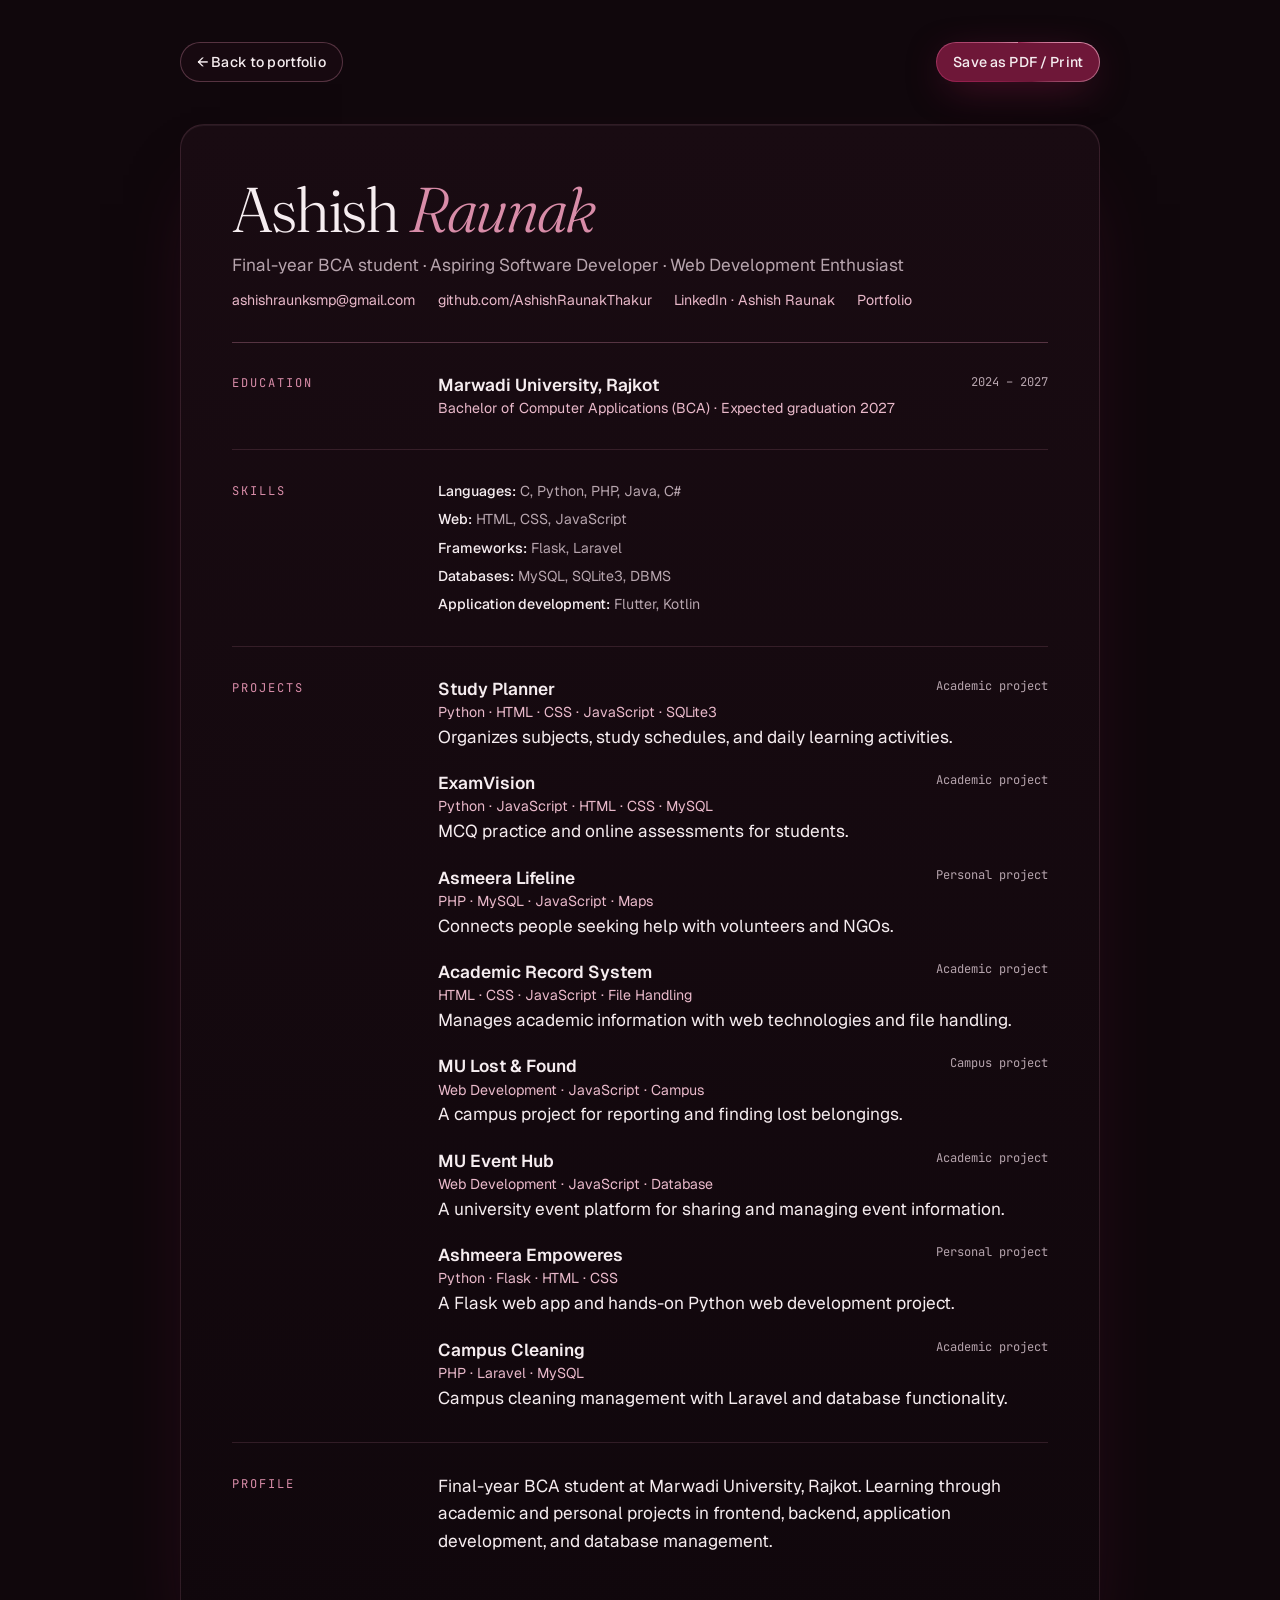
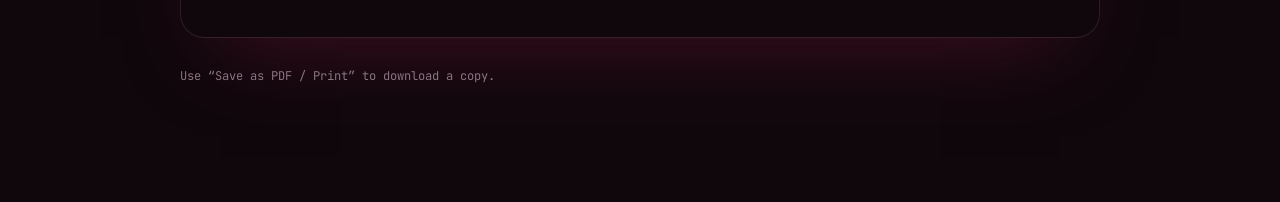
==== site/resume.html @ c32e5ccf "Publish portfolio" ====
<!doctype html>
<html lang="en">
<head>
  <meta charset="utf-8">
  <meta name="viewport" content="width=device-width, initial-scale=1">
  <title>Resume — Ashish Raunak</title>
  <meta name="description" content="Resume of Ashish Raunak, BCA student at Marwadi University.">
  <meta name="theme-color" content="#10070C">
  <link rel="icon" href="favicon.svg" type="image/svg+xml">
  <link rel="preconnect" href="https://fonts.googleapis.com">
  <link rel="preconnect" href="https://fonts.gstatic.com" crossorigin>
  <link rel="stylesheet" href="https://fonts.googleapis.com/css2?family=Fraunces:ital,opsz,wght@0,9..144,300..600;1,9..144,300..600&family=Geist:wght@300..700&family=JetBrains+Mono:wght@400;500&display=swap">
  <link rel="stylesheet" href="assets/css/tokens.css">
  <link rel="stylesheet" href="assets/css/base.css">
  <style>
    @layer sections {
      body { padding-block: var(--space-xl) var(--space-3xl); }
      body::after { display: none; }
      .bar { display:flex; flex-wrap:wrap; gap:var(--space-s); justify-content:space-between; align-items:center; margin-bottom:var(--space-xl); }
      .sheet { padding:clamp(1.25rem,4vw,3.5rem); border:1px solid var(--line); border-radius:var(--radius-l); background:linear-gradient(180deg,var(--ink-900),var(--ink-950)); box-shadow:var(--shadow-2); }
      .r-head { display:grid; gap:.6rem; padding-bottom:var(--space-l); border-bottom:1px solid var(--line-strong); }
      .r-head h1 { font-family:var(--font-display); font-size:var(--step-4); font-weight:300; letter-spacing:-.035em; }
      .r-head h1 em { color:var(--rose-300); }
      .r-head .role { color:var(--text-muted); }
      .r-links { display:flex; flex-wrap:wrap; gap:.4rem 1.4rem; list-style:none; padding:0; font-size:var(--step--1); }
      .r-links a { color:var(--rose-200); }
      .r-sec { display:grid; grid-template-columns:11rem 1fr; gap:var(--space-l); padding-block:var(--space-l); border-bottom:1px solid var(--line); }
      .r-sec:last-child { border-bottom:0; }
      .r-sec > h2 { font-family:var(--font-mono); font-size:var(--step--2); letter-spacing:.16em; text-transform:uppercase; color:var(--accent); padding-top:.3rem; }
      .r-item + .r-item { margin-top:var(--space-m); }
      .r-item__top { display:flex; flex-wrap:wrap; justify-content:space-between; gap:.2rem 1rem; }
      .r-item h3 { font-size:var(--step-0); font-weight:600; line-height:1.4; }
      .r-item .meta { font-family:var(--font-mono); font-size:var(--step--2); color:var(--text-muted); }
      .r-item .sub { color:var(--rose-200); font-size:var(--step--1); }
      .r-skills { display:grid; gap:.35rem; font-size:var(--step--1); color:var(--text-muted); }
      .r-skills b { color:var(--ivory); font-weight:500; }
      .r-note { margin-top:var(--space-l); font-size:var(--step--2); color:var(--faint); font-family:var(--font-mono); }
      @media(max-width:680px) { .r-sec { grid-template-columns:1fr; gap:.6rem; } }
      @media print {
        @page { margin:14mm; }
        body { background:#fff; color:#111; padding:0; font-size:10.5pt; }
        .bar,.r-note { display:none; }
        .sheet { border:0; padding:0; box-shadow:none; background:none; }
        .r-sec { break-inside:avoid; padding-block:.6rem; }
        a { color:inherit !important; }
      }
    }
  </style>
</head>
<body>
  <main class="container" style="max-width:920px">
    <div class="bar"><a class="btn btn--ghost btn--small" href="./">← Back to portfolio</a><button class="btn btn--primary btn--small" type="button" onclick="window.print()">Save as PDF / Print</button></div>
    <article class="sheet">
      <header class="r-head">
        <h1>Ashish <em>Raunak</em></h1>
        <p class="role">Final-year BCA student · Aspiring Software Developer · Web Development Enthusiast</p>
        <ul class="r-links">
          <li><a href="mailto:ashishraunksmp@gmail.com">ashishraunksmp@gmail.com</a></li>
          <li><a href="https://github.com/AshishRaunakThakur">github.com/AshishRaunakThakur</a></li>
          <li><a href="https://www.linkedin.com/in/ashish-raunak-6b670734b/">LinkedIn · Ashish Raunak</a></li>
          <li><a href="https://ashishraunak.vercel.app">Portfolio</a></li>
        </ul>
      </header>
      <section class="r-sec"><h2>Education</h2><div class="r-item"><div class="r-item__top"><h3>Marwadi University, Rajkot</h3><span class="meta">2024 – 2027</span></div><p class="sub">Bachelor of Computer Applications (BCA) · Expected graduation 2027</p></div></section>
      <section class="r-sec"><h2>Skills</h2><div class="r-skills"><p><b>Languages:</b> C, Python, PHP, Java, C#</p><p><b>Web:</b> HTML, CSS, JavaScript</p><p><b>Frameworks:</b> Flask, Laravel</p><p><b>Databases:</b> MySQL, SQLite3, DBMS</p><p><b>Application development:</b> Flutter, Kotlin</p></div></section>
      <section class="r-sec"><h2>Projects</h2><div>
        <div class="r-item"><div class="r-item__top"><h3>Study Planner</h3><span class="meta">Academic project</span></div><p class="sub">Python · HTML · CSS · JavaScript · SQLite3</p><p>Organizes subjects, study schedules, and daily learning activities.</p></div>
        <div class="r-item"><div class="r-item__top"><h3>ExamVision</h3><span class="meta">Academic project</span></div><p class="sub">Python · JavaScript · HTML · CSS · MySQL</p><p>MCQ practice and online assessments for students.</p></div>
        <div class="r-item"><div class="r-item__top"><h3>Asmeera Lifeline</h3><span class="meta">Personal project</span></div><p class="sub">PHP · MySQL · JavaScript · Maps</p><p>Connects people seeking help with volunteers and NGOs.</p></div>
        <div class="r-item"><div class="r-item__top"><h3>Academic Record System</h3><span class="meta">Academic project</span></div><p class="sub">HTML · CSS · JavaScript · File Handling</p><p>Manages academic information with web technologies and file handling.</p></div>
        <div class="r-item"><div class="r-item__top"><h3>MU Lost &amp; Found</h3><span class="meta">Campus project</span></div><p class="sub">Web Development · JavaScript · Campus</p><p>A campus project for reporting and finding lost belongings.</p></div>
        <div class="r-item"><div class="r-item__top"><h3>MU Event Hub</h3><span class="meta">Academic project</span></div><p class="sub">Web Development · JavaScript · Database</p><p>A university event platform for sharing and managing event information.</p></div>
        <div class="r-item"><div class="r-item__top"><h3>Ashmeera Empoweres</h3><span class="meta">Personal project</span></div><p class="sub">Python · Flask · HTML · CSS</p><p>A Flask web app and hands-on Python web development project.</p></div>
        <div class="r-item"><div class="r-item__top"><h3>Campus Cleaning</h3><span class="meta">Academic project</span></div><p class="sub">PHP · Laravel · MySQL</p><p>Campus cleaning management with Laravel and database functionality.</p></div>
      </div></section>
      <section class="r-sec"><h2>Profile</h2><div><p>Final-year BCA student at Marwadi University, Rajkot. Learning through academic and personal projects in frontend, backend, application development, and database management.</p></div></section>
    </article>
    <p class="r-note">Use “Save as PDF / Print” to download a copy.</p>
  </main>
</body>
</html>
---- site/assets/css/tokens.css ----
/* ==========================================================================
   Design tokens — "Burgundy After Dark"
   ========================================================================== */

@property --angle {
  syntax: "<angle>";
  inherits: false;
  initial-value: 0deg;
}

:root {
  color-scheme: dark;

  /* Palette */
  --ink-950: #10070c;
  --ink-900: #190b12;
  --ink-850: #1f0d17;
  --ink-800: #27101c;
  --wine-700: #6e1738;
  --wine-600: #941f4d;
  --rose-300: #d88ca8;
  --rose-200: #e9b9ca;
  --ivory: #f6edf0;
  --muted: #b7a5ae;
  --faint: #8a7480;
  --line: rgba(216, 140, 168, 0.16);
  --line-strong: rgba(216, 140, 168, 0.32);
  --brass: #c9a27a;

  /* Semantic */
  --bg: var(--ink-950);
  --bg-2: var(--ink-900);
  --surface: var(--ink-800);
  --text: var(--ivory);
  --text-muted: var(--muted);
  --accent: var(--rose-300);
  --accent-strong: var(--wine-600);
  --focus: var(--rose-200);

  /* Heatmap scale (near-black → wine → rose) */
  --heat-0: #1c0c15;
  --heat-1: #45122a;
  --heat-2: #6e1738;
  --heat-3: #a12556;
  --heat-4: #e09ab4;

  /* Typography */
  --font-display: "Fraunces", "Iowan Old Style", "Palatino Linotype", Georgia, serif;
  --font-sans: "Geist", "Inter", ui-sans-serif, system-ui, -apple-system, "Segoe UI", sans-serif;
  --font-mono: "JetBrains Mono", ui-monospace, "SF Mono", Menlo, Consolas, monospace;

  --step--2: clamp(0.69rem, 0.66rem + 0.12vw, 0.76rem);
  --step--1: clamp(0.8rem, 0.77rem + 0.16vw, 0.89rem);
  --step-0: clamp(0.97rem, 0.93rem + 0.2vw, 1.08rem);
  --step-1: clamp(1.15rem, 1.08rem + 0.36vw, 1.38rem);
  --step-2: clamp(1.4rem, 1.26rem + 0.7vw, 1.85rem);
  --step-3: clamp(1.8rem, 1.5rem + 1.5vw, 2.8rem);
  --step-4: clamp(2.3rem, 1.75rem + 2.75vw, 4.2rem);
  --step-5: clamp(3rem, 1.9rem + 5.4vw, 7.4rem);

  /* Spacing */
  --space-2xs: clamp(0.25rem, 0.23rem + 0.1vw, 0.31rem);
  --space-xs: clamp(0.5rem, 0.46rem + 0.2vw, 0.63rem);
  --space-s: clamp(0.75rem, 0.7rem + 0.3vw, 0.94rem);
  --space-m: clamp(1rem, 0.92rem + 0.4vw, 1.25rem);
  --space-l: clamp(1.5rem, 1.38rem + 0.6vw, 1.88rem);
  --space-xl: clamp(2rem, 1.8rem + 1vw, 2.75rem);
  --space-2xl: clamp(3rem, 2.6rem + 2vw, 4.5rem);
  --space-3xl: clamp(4.5rem, 3.6rem + 4.5vw, 8rem);

  --gutter: clamp(1rem, 0.5rem + 2.5vw, 2.5rem);
  --max: 1240px;
  --measure: 62ch;

  /* Shape & depth */
  --radius-s: 6px;
  --radius-m: 14px;
  --radius-l: 24px;
  --shadow-1: 0 1px 0 rgba(246, 237, 240, 0.04) inset, 0 18px 40px -24px rgba(0, 0, 0, 0.8);
  --shadow-2: 0 1px 0 rgba(246, 237, 240, 0.06) inset, 0 40px 80px -40px rgba(110, 23, 56, 0.55);

  /* Motion */
  --ease-out: cubic-bezier(0.16, 1, 0.3, 1);
  --ease-in-out: cubic-bezier(0.65, 0, 0.35, 1);
  --ease-spring: cubic-bezier(0.34, 1.56, 0.64, 1);
  --dur-1: 160ms;
  --dur-2: 320ms;
  --dur-3: 700ms;
  --dur-4: 1100ms;

  --nav-h: 68px;
}

@media (prefers-reduced-motion: reduce) {
  :root {
    --dur-1: 0ms;
    --dur-2: 0ms;
    --dur-3: 0ms;
    --dur-4: 0ms;
  }
}
---- site/assets/css/base.css ----
/* ==========================================================================
   Base — reset, typography, shared primitives, motion utilities
   ========================================================================== */

@layer reset, base, components, sections, utilities;

@layer reset {
  *, *::before, *::after { box-sizing: border-box; }
  * { margin: 0; }
  html { -webkit-text-size-adjust: 100%; text-size-adjust: 100%; }
  img, svg, video { display: block; max-width: 100%; }
  input, button, textarea, select { font: inherit; color: inherit; }
  button { background: none; border: 0; padding: 0; cursor: pointer; }
  ul[role="list"], ol[role="list"] { list-style: none; padding: 0; }
  p, h1, h2, h3, h4, li { overflow-wrap: break-word; }
}

@layer base {
  html {
    scroll-behavior: smooth;
    scroll-padding-top: calc(var(--nav-h) + 1.5rem);
    background: var(--bg);
  }
  @media (prefers-reduced-motion: reduce) { html { scroll-behavior: auto; } }

  body {
    min-height: 100vh;
    background: var(--bg);
    color: var(--text);
    font-family: var(--font-sans);
    font-size: var(--step-0);
    line-height: 1.6;
    font-feature-settings: "ss01", "cv11";
    -webkit-font-smoothing: antialiased;
    -moz-osx-font-smoothing: grayscale;
    text-rendering: optimizeLegibility;
    overflow-x: clip;
  }

  /* Film grain over the whole page — one fixed layer, no per-element cost */
  body::after {
    content: "";
    position: fixed;
    inset: 0;
    z-index: 100;
    pointer-events: none;
    opacity: 0.06;
    mix-blend-mode: overlay;
    background-image: url("data:image/svg+xml,%3Csvg xmlns='http://www.w3.org/2000/svg' width='180' height='180'%3E%3Cfilter id='n'%3E%3CfeTurbulence type='fractalNoise' baseFrequency='.85' numOctaves='3' stitchTiles='stitch'/%3E%3CfeColorMatrix values='0 0 0 0 1 0 0 0 0 1 0 0 0 0 1 0 0 0 1 0'/%3E%3C/filter%3E%3Crect width='100%25' height='100%25' filter='url(%23n)'/%3E%3C/svg%3E");
  }

  ::selection { background: var(--wine-600); color: var(--ivory); }

  h1, h2, h3 { font-weight: 400; line-height: 1.05; text-wrap: balance; }
  p { text-wrap: pretty; }

  a { color: inherit; text-decoration: none; }

  :focus-visible {
    outline: 2px solid var(--focus);
    outline-offset: 3px;
    border-radius: 4px;
  }

  [hidden] { display: none !important; }
}

@layer components {
  .skip-link {
    position: fixed;
    top: 0.75rem;
    left: 0.75rem;
    z-index: 200;
    padding: 0.6rem 1rem;
    background: var(--ivory);
    color: var(--ink-950);
    border-radius: var(--radius-s);
    font-weight: 600;
    transform: translateY(-160%);
    transition: transform var(--dur-2) var(--ease-out);
  }
  .skip-link:focus { transform: none; }

  .container {
    width: min(100% - 2 * var(--gutter), var(--max));
    margin-inline: auto;
  }

  /* Monospace metadata labels */
  .mono {
    font-family: var(--font-mono);
    font-size: var(--step--2);
    letter-spacing: 0.08em;
    text-transform: uppercase;
    color: var(--text-muted);
  }

  .eyebrow {
    display: inline-flex;
    align-items: center;
    gap: 0.75em;
    font-family: var(--font-mono);
    font-size: var(--step--2);
    letter-spacing: 0.22em;
    text-transform: uppercase;
    color: var(--accent);
  }
  .eyebrow::before {
    content: "";
    width: 2.25rem;
    height: 1px;
    background: linear-gradient(90deg, transparent, currentColor);
  }

  .serif { font-family: var(--font-display); }
  .italic { font-style: italic; font-variation-settings: "SOFT" 100, "WONK" 1; }

  /* --- Section heading pattern ------------------------------------------ */
  .section { position: relative; padding-block: var(--space-3xl); }
  .section-head {
    display: grid;
    gap: var(--space-m);
    margin-bottom: var(--space-2xl);
    max-width: 52rem;
  }
  .section-index {
    display: flex;
    align-items: baseline;
    gap: 1rem;
    font-family: var(--font-mono);
    font-size: var(--step--2);
    letter-spacing: 0.16em;
    text-transform: uppercase;
    color: var(--text-muted);
  }
  .section-index b { color: var(--accent); font-weight: 500; }
  .section-title {
    font-family: var(--font-display);
    font-size: var(--step-4);
    font-weight: 300;
    font-variation-settings: "opsz" 144, "SOFT" 30;
    letter-spacing: -0.03em;
  }
  .section-title em {
    font-style: italic;
    color: var(--rose-200);
    font-variation-settings: "opsz" 144, "SOFT" 100, "WONK" 1;
  }
  .section-lede { color: var(--text-muted); max-width: var(--measure); font-size: var(--step-1); line-height: 1.55; }

  /* --- Buttons ------------------------------------------------------------ */
  .btn {
    --btn-bg: transparent;
    position: relative;
    display: inline-flex;
    align-items: center;
    justify-content: center;
    gap: 0.6rem;
    min-height: 3rem;
    padding: 0.8rem 1.4rem;
    border-radius: 999px;
    font-weight: 500;
    font-size: var(--step--1);
    letter-spacing: 0.01em;
    background: var(--btn-bg);
    isolation: isolate;
    transition:
      transform var(--dur-2) var(--ease-out),
      background-color var(--dur-2) var(--ease-out),
      color var(--dur-2) var(--ease-out),
      box-shadow var(--dur-2) var(--ease-out);
    translate: var(--mag-x, 0) var(--mag-y, 0);
  }
  .btn svg { width: 1.05em; height: 1.05em; flex: none; transition: transform var(--dur-2) var(--ease-out); }
  .btn:hover svg.arrow { transform: translateX(3px); }

  /* Primary: wine core with a rotating conic rim */
  .btn--primary {
    color: var(--ivory);
    background:
      linear-gradient(var(--wine-700), var(--wine-700)) padding-box,
      conic-gradient(from var(--angle), var(--wine-600), var(--rose-300), var(--wine-700) 40%, var(--wine-600) 70%, var(--rose-300)) border-box;
    border: 1px solid transparent;
    box-shadow: 0 10px 40px -12px rgba(148, 31, 77, 0.8);
    animation: spin-angle 6s linear infinite;
  }
  .btn--primary::before {
    content: "";
    position: absolute;
    inset: 0;
    z-index: -1;
    border-radius: inherit;
    background: radial-gradient(120% 140% at var(--bx, 50%) 120%, rgba(216, 140, 168, 0.45), transparent 60%);
    opacity: 0;
    transition: opacity var(--dur-2) var(--ease-out);
  }
  .btn--primary:hover::before { opacity: 1; }

  .btn--ghost {
    color: var(--ivory);
    border: 1px solid var(--line-strong);
    background: rgba(39, 16, 28, 0.35);
  }
  .btn--ghost:hover { background: rgba(110, 23, 56, 0.3); border-color: rgba(216, 140, 168, 0.5); }

  .btn--small { min-height: 2.4rem; padding: 0.5rem 1rem; }

  /* Underline that draws in from the left */
  .link-u {
    background: linear-gradient(currentColor, currentColor) 0 100% / 0% 1px no-repeat;
    transition: background-size var(--dur-2) var(--ease-out), color var(--dur-2);
    padding-bottom: 2px;
  }
  .link-u:hover, .link-u:focus-visible { background-size: 100% 1px; color: var(--ivory); }

  /* Tags */
  .tags { display: flex; flex-wrap: wrap; gap: 0.4rem; list-style: none; padding: 0; }
  .tag {
    font-family: var(--font-mono);
    font-size: var(--step--2);
    letter-spacing: 0.03em;
    padding: 0.28rem 0.6rem;
    border: 1px solid var(--line);
    border-radius: 999px;
    color: var(--rose-200);
    background: rgba(39, 16, 28, 0.6);
  }

  /* Glass — used sparingly (nav, tooltip, a couple of chips) */
  .glass {
    background: rgba(25, 11, 18, 0.72);
    border: 1px solid var(--line);
  }
  @supports ((backdrop-filter: blur(1px)) or (-webkit-backdrop-filter: blur(1px))) {
    .glass {
      background: rgba(25, 11, 18, 0.55);
      -webkit-backdrop-filter: blur(14px) saturate(140%);
      backdrop-filter: blur(14px) saturate(140%);
    }
  }

  .icon { width: 1.1em; height: 1.1em; flex: none; }
}

/* ==========================================================================
   Motion utilities
   ========================================================================== */
@layer utilities {
  /* Scroll reveals: only hide content once JS is confirmed running */
  .js [data-reveal] {
    opacity: 0;
    transform: translate3d(0, 28px, 0);
    transition:
      opacity var(--dur-4) var(--ease-out),
      transform var(--dur-4) var(--ease-out);
    transition-delay: calc(var(--d, 0) * 90ms);
  }
  .js [data-reveal="fade"] { transform: none; }
  .js [data-reveal="left"] { transform: translate3d(-32px, 0, 0); }
  .js [data-reveal].is-in { opacity: 1; transform: none; }

  /* Line-mask reveal for display headlines */
  .line-mask { display: block; overflow: hidden; padding-bottom: 0.08em; margin-bottom: -0.08em; }
  .line-mask > span { display: block; }
  .js .line-mask > span {
    transform: translate3d(0, 105%, 0);
    transition: transform 1.2s var(--ease-out);
    transition-delay: calc(var(--d, 0) * 110ms + 250ms);
  }
  .js .is-ready .line-mask > span { transform: none; }

  .visually-hidden {
    position: absolute !important;
    width: 1px; height: 1px;
    padding: 0; margin: -1px;
    overflow: hidden; clip: rect(0 0 0 0);
    white-space: nowrap; border: 0;
  }

  @media (prefers-reduced-motion: reduce) {
    .js [data-reveal], .js .line-mask > span { opacity: 1; transform: none; transition: none; }
    *, *::before, *::after { animation-duration: 0.001ms !important; animation-iteration-count: 1 !important; }
  }
}

@keyframes spin-angle { to { --angle: 360deg; } }
@keyframes pulse-dot {
  0% { box-shadow: 0 0 0 0 rgba(216, 140, 168, 0.55); }
  70% { box-shadow: 0 0 0 10px rgba(216, 140, 168, 0); }
  100% { box-shadow: 0 0 0 0 rgba(216, 140, 168, 0); }
}
@keyframes drift {
  0%, 100% { transform: translate3d(0, 0, 0) scale(1); }
  50% { transform: translate3d(var(--dx, 4%), var(--dy, -3%), 0) scale(1.08); }
}
@keyframes rotate { to { transform: rotate(360deg); } }
@keyframes draw { to { stroke-dashoffset: 0; } }

/* Cross-document view transitions (index ↔ resume) where supported */
@view-transition { navigation: auto; }
::view-transition-old(root),
::view-transition-new(root) { animation-duration: 420ms; animation-timing-function: var(--ease-in-out); }
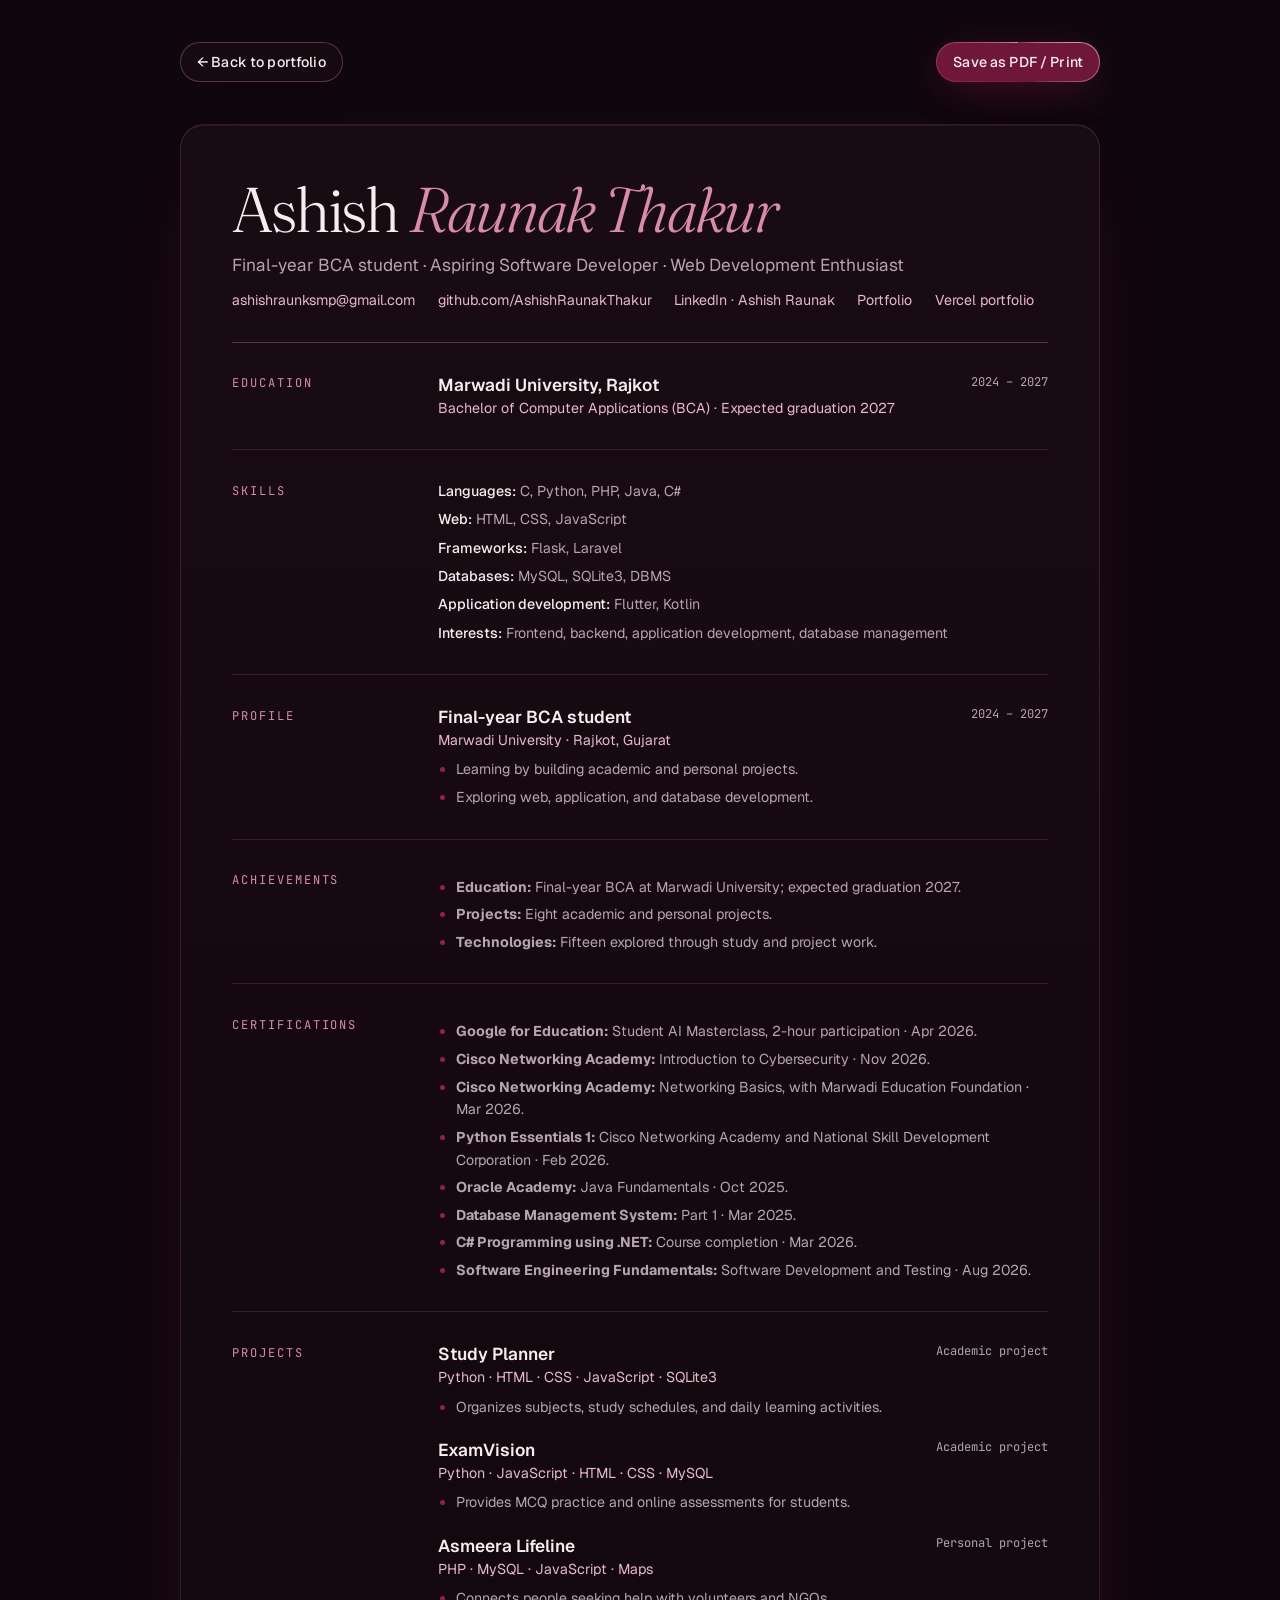
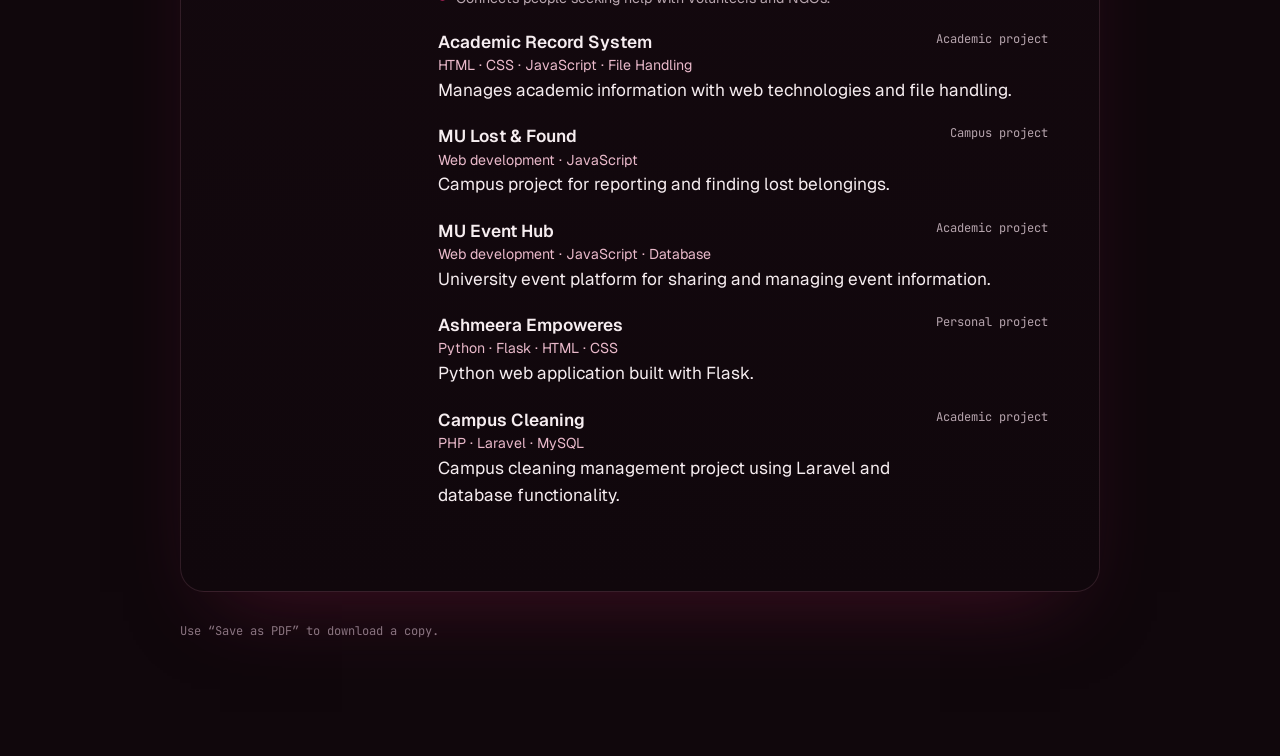
==== commit 476c3a78: "Add files via upload" ====
--- a/site/resume.html
+++ b/site/resume.html
@@ -3,9 +3,10 @@
 <head>
   <meta charset="utf-8">
   <meta name="viewport" content="width=device-width, initial-scale=1">
-  <title>Resume — Ashish Raunak</title>
-  <meta name="description" content="Resume of Ashish Raunak, BCA student at Marwadi University.">
+  <title>Resume — Ashish Raunak Thakur</title>
+  <meta name="description" content="Resume of Ashish Raunak, final-year BCA student at Marwadi University, Rajkot.">
   <meta name="theme-color" content="#10070C">
+  <link rel="canonical" href="https://ashishraunakthakur.github.io/resume.html">
   <link rel="icon" href="favicon.svg" type="image/svg+xml">
   <link rel="preconnect" href="https://fonts.googleapis.com">
   <link rel="preconnect" href="https://fonts.gstatic.com" crossorigin>
@@ -16,66 +17,198 @@
     @layer sections {
       body { padding-block: var(--space-xl) var(--space-3xl); }
       body::after { display: none; }
-      .bar { display:flex; flex-wrap:wrap; gap:var(--space-s); justify-content:space-between; align-items:center; margin-bottom:var(--space-xl); }
-      .sheet { padding:clamp(1.25rem,4vw,3.5rem); border:1px solid var(--line); border-radius:var(--radius-l); background:linear-gradient(180deg,var(--ink-900),var(--ink-950)); box-shadow:var(--shadow-2); }
-      .r-head { display:grid; gap:.6rem; padding-bottom:var(--space-l); border-bottom:1px solid var(--line-strong); }
-      .r-head h1 { font-family:var(--font-display); font-size:var(--step-4); font-weight:300; letter-spacing:-.035em; }
-      .r-head h1 em { color:var(--rose-300); }
-      .r-head .role { color:var(--text-muted); }
-      .r-links { display:flex; flex-wrap:wrap; gap:.4rem 1.4rem; list-style:none; padding:0; font-size:var(--step--1); }
-      .r-links a { color:var(--rose-200); }
-      .r-sec { display:grid; grid-template-columns:11rem 1fr; gap:var(--space-l); padding-block:var(--space-l); border-bottom:1px solid var(--line); }
-      .r-sec:last-child { border-bottom:0; }
-      .r-sec > h2 { font-family:var(--font-mono); font-size:var(--step--2); letter-spacing:.16em; text-transform:uppercase; color:var(--accent); padding-top:.3rem; }
-      .r-item + .r-item { margin-top:var(--space-m); }
-      .r-item__top { display:flex; flex-wrap:wrap; justify-content:space-between; gap:.2rem 1rem; }
-      .r-item h3 { font-size:var(--step-0); font-weight:600; line-height:1.4; }
-      .r-item .meta { font-family:var(--font-mono); font-size:var(--step--2); color:var(--text-muted); }
-      .r-item .sub { color:var(--rose-200); font-size:var(--step--1); }
-      .r-skills { display:grid; gap:.35rem; font-size:var(--step--1); color:var(--text-muted); }
-      .r-skills b { color:var(--ivory); font-weight:500; }
-      .r-note { margin-top:var(--space-l); font-size:var(--step--2); color:var(--faint); font-family:var(--font-mono); }
-      @media(max-width:680px) { .r-sec { grid-template-columns:1fr; gap:.6rem; } }
-      @media print {
-        @page { margin:14mm; }
-        body { background:#fff; color:#111; padding:0; font-size:10.5pt; }
-        .bar,.r-note { display:none; }
-        .sheet { border:0; padding:0; box-shadow:none; background:none; }
-        .r-sec { break-inside:avoid; padding-block:.6rem; }
-        a { color:inherit !important; }
+      .bar {
+        display: flex; flex-wrap: wrap; gap: var(--space-s); justify-content: space-between; align-items: center;
+        margin-bottom: var(--space-xl);
+      }
+      .bar__actions { display: flex; flex-wrap: wrap; gap: 0.6rem; }
+      .sheet {
+        padding: clamp(1.25rem, 4vw, 3.5rem);
+        border: 1px solid var(--line);
+        border-radius: var(--radius-l);
+        background: linear-gradient(180deg, var(--ink-900), var(--ink-950));
+        box-shadow: var(--shadow-2);
+      }
+      .r-head { display: grid; gap: 0.6rem; padding-bottom: var(--space-l); border-bottom: 1px solid var(--line-strong); }
+      .r-head h1 { font-family: var(--font-display); font-size: var(--step-4); font-weight: 300; letter-spacing: -0.035em; }
+      .r-head h1 em { color: var(--rose-300); }
+      .r-head .role { color: var(--text-muted); }
+      .r-links { display: flex; flex-wrap: wrap; gap: 0.4rem 1.4rem; list-style: none; padding: 0; font-size: var(--step--1); }
+      .r-links a { color: var(--rose-200); }
+      .r-sec { display: grid; grid-template-columns: 11rem 1fr; gap: var(--space-l); padding-block: var(--space-l); border-bottom: 1px solid var(--line); }
+      .r-sec:last-child { border-bottom: 0; }
+      .r-sec > h2 { font-family: var(--font-mono); font-size: var(--step--2); letter-spacing: 0.16em; text-transform: uppercase; color: var(--accent); padding-top: 0.3rem; }
+      .r-item + .r-item { margin-top: var(--space-m); }
+      .r-item__top { display: flex; flex-wrap: wrap; justify-content: space-between; gap: 0.2rem 1rem; }
+      .r-item h3 { font-size: var(--step-0); font-weight: 600; line-height: 1.4; }
+      .r-item .meta { font-family: var(--font-mono); font-size: var(--step--2); color: var(--text-muted); white-space: nowrap; }
+      .r-item .sub { color: var(--rose-200); font-size: var(--step--1); }
+      .r-item ul, .r-list { padding-left: 1.1rem; margin-top: 0.4rem; display: grid; gap: 0.3rem; color: var(--text-muted); font-size: var(--step--1); }
+      .r-item li::marker, .r-list li::marker { color: var(--wine-600); }
+      .r-skills { display: grid; gap: 0.35rem; font-size: var(--step--1); color: var(--text-muted); }
+      .r-skills b { color: var(--ivory); font-weight: 500; }
+      .r-note { margin-top: var(--space-l); font-size: var(--step--2); color: var(--faint); font-family: var(--font-mono); }
+      @media (max-width: 680px) { .r-sec { grid-template-columns: 1fr; gap: 0.6rem; } }
+
+      @media print {
+        .r-sec--projects { break-before: page; page-break-before: always; break-inside: auto; }
+        .r-sec--projects > h2 { break-after: avoid; page-break-after: avoid; }
+        .r-sec--projects .r-item { break-inside: avoid; page-break-inside: avoid; }
+        .r-list--certs { grid-template-columns: repeat(2, minmax(0, 1fr)); column-gap: 0.7rem; padding-left: 0.9rem; }
+        .r-list--certs li { break-inside: avoid; line-height: 1.2; }
+        .r-sec--certifications { break-inside: avoid; }
+        @page { margin: 11mm 12mm; }
+        :root { --text-muted: #333; --rose-200: #6E1738; --accent: #6E1738; --ivory: #111; --line: #ddd; --line-strong: #bbb; --faint: #666; }
+        body { background: #fff; color: #111; padding: 0; font-size: 9.5pt; }
+        .bar, .r-note { display: none; }
+        .sheet { border: 0; padding: 0; box-shadow: none; background: none; }
+        .r-head { gap: 0.3rem; padding-bottom: 0.45rem; }
+        .r-links { gap: 0.15rem 0.75rem; font-size: 8.5pt; }
+        .r-sec { grid-template-columns: 8.5rem 1fr; gap: 0.6rem; break-inside: avoid; padding-block: 0.32rem; }
+        .r-sec > h2 { font-size: 7.5pt; }
+        .r-item + .r-item { margin-top: 0.35rem; }
+        .r-item ul, .r-list { margin-top: 0.2rem; gap: 0.12rem; font-size: 8.5pt; }
+        .r-skills { gap: 0.12rem; font-size: 8.5pt; }
+        .r-head h1 { font-size: 22pt; }
+        a { color: inherit !important; }
       }
     }
   </style>
 </head>
 <body>
-  <main class="container" style="max-width:920px">
-    <div class="bar"><a class="btn btn--ghost btn--small" href="./">← Back to portfolio</a><button class="btn btn--primary btn--small" type="button" onclick="window.print()">Save as PDF / Print</button></div>
+  <main class="container" style="max-width: 920px">
+    <div class="bar">
+      <a class="btn btn--ghost btn--small" href="./">← Back to portfolio</a>
+      <div class="bar__actions">
+        <button class="btn btn--primary btn--small" type="button" onclick="window.print()">Save as PDF / Print</button>
+      </div>
+    </div>
+
     <article class="sheet">
       <header class="r-head">
-        <h1>Ashish <em>Raunak</em></h1>
+        <h1>Ashish <em>Raunak Thakur</em></h1>
         <p class="role">Final-year BCA student · Aspiring Software Developer · Web Development Enthusiast</p>
         <ul class="r-links">
-          <li><a href="mailto:ashishraunksmp@gmail.com">ashishraunksmp@gmail.com</a></li>
-          <li><a href="https://github.com/AshishRaunakThakur">github.com/AshishRaunakThakur</a></li>
-          <li><a href="https://www.linkedin.com/in/ashish-raunak-6b670734b/">LinkedIn · Ashish Raunak</a></li>
-          <li><a href="https://ashishraunak.vercel.app">Portfolio</a></li>
+          <li><a class="link-u" href="mailto:ashishraunksmp@gmail.com">ashishraunksmp@gmail.com</a></li>
+          <li><a class="link-u" href="https://github.com/AshishRaunakThakur">github.com/AshishRaunakThakur</a></li>
+          <li><a class="link-u" href="https://www.linkedin.com/in/ashish-raunak-6b670734b/">LinkedIn · Ashish Raunak</a></li>
+          <li><a class="link-u" href="https://ashishraunakthakur.github.io/">Portfolio</a></li>
+          <li><a class="link-u" href="https://ashishraunak.vercel.app">Vercel portfolio</a></li>
         </ul>
       </header>
-      <section class="r-sec"><h2>Education</h2><div class="r-item"><div class="r-item__top"><h3>Marwadi University, Rajkot</h3><span class="meta">2024 – 2027</span></div><p class="sub">Bachelor of Computer Applications (BCA) · Expected graduation 2027</p></div></section>
-      <section class="r-sec"><h2>Skills</h2><div class="r-skills"><p><b>Languages:</b> C, Python, PHP, Java, C#</p><p><b>Web:</b> HTML, CSS, JavaScript</p><p><b>Frameworks:</b> Flask, Laravel</p><p><b>Databases:</b> MySQL, SQLite3, DBMS</p><p><b>Application development:</b> Flutter, Kotlin</p></div></section>
-      <section class="r-sec"><h2>Projects</h2><div>
-        <div class="r-item"><div class="r-item__top"><h3>Study Planner</h3><span class="meta">Academic project</span></div><p class="sub">Python · HTML · CSS · JavaScript · SQLite3</p><p>Organizes subjects, study schedules, and daily learning activities.</p></div>
-        <div class="r-item"><div class="r-item__top"><h3>ExamVision</h3><span class="meta">Academic project</span></div><p class="sub">Python · JavaScript · HTML · CSS · MySQL</p><p>MCQ practice and online assessments for students.</p></div>
-        <div class="r-item"><div class="r-item__top"><h3>Asmeera Lifeline</h3><span class="meta">Personal project</span></div><p class="sub">PHP · MySQL · JavaScript · Maps</p><p>Connects people seeking help with volunteers and NGOs.</p></div>
-        <div class="r-item"><div class="r-item__top"><h3>Academic Record System</h3><span class="meta">Academic project</span></div><p class="sub">HTML · CSS · JavaScript · File Handling</p><p>Manages academic information with web technologies and file handling.</p></div>
-        <div class="r-item"><div class="r-item__top"><h3>MU Lost &amp; Found</h3><span class="meta">Campus project</span></div><p class="sub">Web Development · JavaScript · Campus</p><p>A campus project for reporting and finding lost belongings.</p></div>
-        <div class="r-item"><div class="r-item__top"><h3>MU Event Hub</h3><span class="meta">Academic project</span></div><p class="sub">Web Development · JavaScript · Database</p><p>A university event platform for sharing and managing event information.</p></div>
-        <div class="r-item"><div class="r-item__top"><h3>Ashmeera Empoweres</h3><span class="meta">Personal project</span></div><p class="sub">Python · Flask · HTML · CSS</p><p>A Flask web app and hands-on Python web development project.</p></div>
-        <div class="r-item"><div class="r-item__top"><h3>Campus Cleaning</h3><span class="meta">Academic project</span></div><p class="sub">PHP · Laravel · MySQL</p><p>Campus cleaning management with Laravel and database functionality.</p></div>
-      </div></section>
-      <section class="r-sec"><h2>Profile</h2><div><p>Final-year BCA student at Marwadi University, Rajkot. Learning through academic and personal projects in frontend, backend, application development, and database management.</p></div></section>
+
+      <section class="r-sec">
+        <h2>Education</h2>
+        <div>
+          <div class="r-item">
+            <div class="r-item__top"><h3>Marwadi University, Rajkot</h3><span class="meta">2024 – 2027</span></div>
+            <p class="sub">Bachelor of Computer Applications (BCA) · Expected graduation 2027</p>
+          </div>
+        </div>
+      </section>
+
+      <section class="r-sec">
+        <h2>Skills</h2>
+        <div class="r-skills">
+          <p><b>Languages:</b> C, Python, PHP, Java, C#</p>
+          <p><b>Web:</b> HTML, CSS, JavaScript</p>
+          <p><b>Frameworks:</b> Flask, Laravel</p>
+          <p><b>Databases:</b> MySQL, SQLite3, DBMS</p>
+          <p><b>Application development:</b> Flutter, Kotlin</p>
+          <p><b>Interests:</b> Frontend, backend, application development, database management</p>
+        </div>
+      </section>
+
+      <section class="r-sec">
+        <h2>Profile</h2>
+        <div class="r-item">
+          <div class="r-item__top"><h3>Final-year BCA student</h3><span class="meta">2024 – 2027</span></div>
+          <p class="sub">Marwadi University · Rajkot, Gujarat</p>
+          <ul>
+            <li>Learning by building academic and personal projects.</li>
+            <li>Exploring web, application, and database development.</li>
+          </ul>
+        </div>
+      </section>
+
+
+
+      <section class="r-sec">
+        <h2>Achievements</h2>
+        <ul class="r-list">
+          <li><strong>Education:</strong> Final-year BCA at Marwadi University; expected graduation 2027.</li>
+          <li><strong>Projects:</strong> Eight academic and personal projects.</li>
+          <li><strong>Technologies:</strong> Fifteen explored through study and project work.</li>
+        </ul>
+      </section>
+
+      <section class="r-sec r-sec--certifications">
+        <h2>Certifications</h2>
+        <ul class="r-list r-list--certs">
+          <li><strong>Google for Education:</strong> Student AI Masterclass, 2-hour participation · Apr 2026.</li>
+          <li><strong>Cisco Networking Academy:</strong> Introduction to Cybersecurity · Nov 2026.</li>
+          <li><strong>Cisco Networking Academy:</strong> Networking Basics, with Marwadi Education Foundation · Mar 2026.</li>
+          <li><strong>Python Essentials 1:</strong> Cisco Networking Academy and National Skill Development Corporation · Feb 2026.</li>
+          <li><strong>Oracle Academy:</strong> Java Fundamentals · Oct 2025.</li>
+          <li><strong>Database Management System:</strong> Part 1 · Mar 2025.</li>
+          <li><strong>C# Programming using .NET:</strong> Course completion · Mar 2026.</li>
+          <li><strong>Software Engineering Fundamentals:</strong> Software Development and Testing · Aug 2026.</li>
+        </ul>
+      </section>
+      <section class="r-sec r-sec--projects">
+        <h2>Projects</h2>
+        <div>
+          <div class="r-item">
+            <div class="r-item__top"><h3>Study Planner</h3><span class="meta">Academic project</span></div>
+            <p class="sub">Python · HTML · CSS · JavaScript · SQLite3</p>
+            <ul>
+              <li>Organizes subjects, study schedules, and daily learning activities.</li>
+            </ul>
+          </div>
+          <div class="r-item">
+            <div class="r-item__top"><h3>ExamVision</h3><span class="meta">Academic project</span></div>
+            <p class="sub">Python · JavaScript · HTML · CSS · MySQL</p>
+            <ul>
+              <li>Provides MCQ practice and online assessments for students.</li>
+            </ul>
+          </div>
+          <div class="r-item">
+            <div class="r-item__top"><h3>Asmeera Lifeline</h3><span class="meta">Personal project</span></div>
+            <p class="sub">PHP · MySQL · JavaScript · Maps</p>
+            <ul>
+              <li>Connects people seeking help with volunteers and NGOs.</li>
+            </ul>
+          </div>
+          <div class="r-item">
+            <div class="r-item__top"><h3>Academic Record System</h3><span class="meta">Academic project</span></div>
+            <p class="sub">HTML · CSS · JavaScript · File Handling</p>
+            <p>Manages academic information with web technologies and file handling.</p>
+          </div>
+          <div class="r-item">
+            <div class="r-item__top"><h3>MU Lost &amp; Found</h3><span class="meta">Campus project</span></div>
+            <p class="sub">Web development · JavaScript</p>
+            <p>Campus project for reporting and finding lost belongings.</p>
+          </div>
+          <div class="r-item">
+            <div class="r-item__top"><h3>MU Event Hub</h3><span class="meta">Academic project</span></div>
+            <p class="sub">Web development · JavaScript · Database</p>
+            <p>University event platform for sharing and managing event information.</p>
+          </div>
+          <div class="r-item">
+            <div class="r-item__top"><h3>Ashmeera Empoweres</h3><span class="meta">Personal project</span></div>
+            <p class="sub">Python · Flask · HTML · CSS</p>
+            <p>Python web application built with Flask.</p>
+          </div>
+          <div class="r-item">
+            <div class="r-item__top"><h3>Campus Cleaning</h3><span class="meta">Academic project</span></div>
+            <p class="sub">PHP · Laravel · MySQL</p>
+            <p>Campus cleaning management project using Laravel and database functionality.</p>
+          </div>
+        </div>
+      </section>
+
     </article>
-    <p class="r-note">Use “Save as PDF / Print” to download a copy.</p>
+    <p class="r-note">Use “Save as PDF” to download a copy.</p>
   </main>
 </body>
 </html>
--- a/site/assets/css/base.css
+++ b/site/assets/css/base.css
@@ -246,7 +246,7 @@
    Motion utilities
    ========================================================================== */
 @layer utilities {
-  /* Scroll reveals: only hide content once JS is confirmed running */
+  /* Scroll reveals: the module enables these only after it loads successfully. */
   .js [data-reveal] {
     opacity: 0;
     transform: translate3d(0, 28px, 0);
